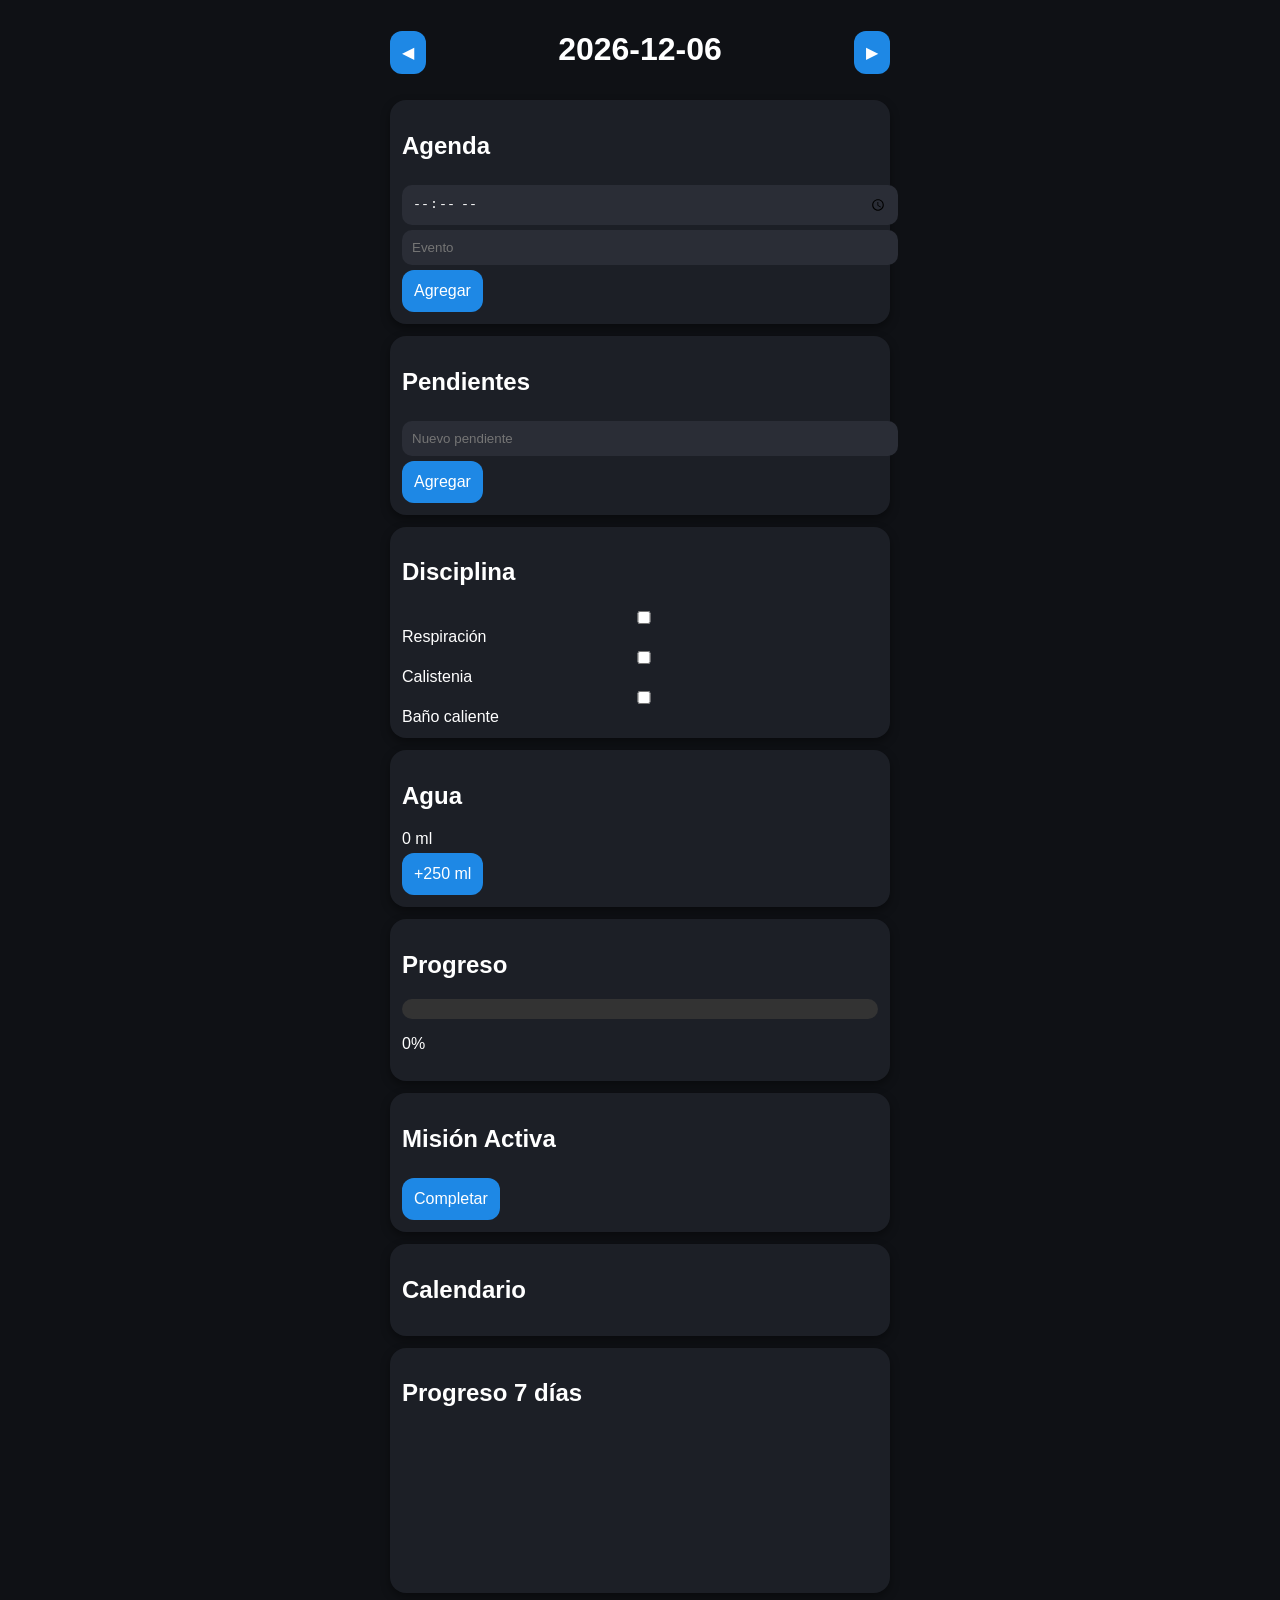
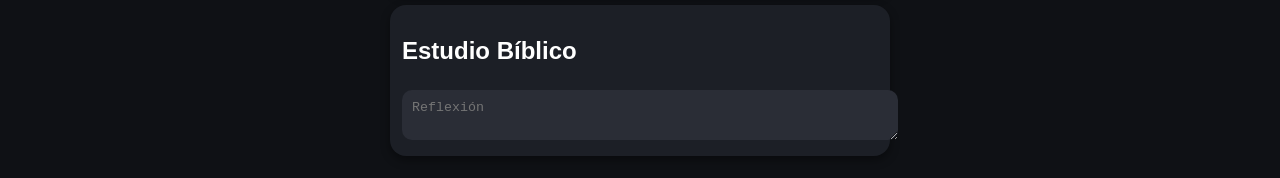
==== index.html @ cd0298d7 "Update index.html" ====
<!DOCTYPE html>
<html lang="es">
<head>
<meta charset="UTF-8">
<meta name="viewport" content="width=device-width, initial-scale=1.0">
<title>Águila OS</title>

<link rel="manifest" href="manifest.json">

<style>
body {
margin:0;
font-family:sans-serif;
background:#0f1115;
color:#fff;
}

.app {
padding:10px;
max-width:500px;
margin:auto;
}

header {
display:flex;
justify-content:space-between;
align-items:center;
margin-bottom:10px;
}

button {
background:#1e88e5;
border:none;
padding:12px;
border-radius:12px;
color:#fff;
font-size:16px;
margin-top:5px;
}

.card {
background:#1c1f26;
padding:12px;
margin-bottom:12px;
border-radius:16px;
box-shadow:0 4px 10px rgba(0,0,0,0.4);
}

input, textarea {
width:100%;
padding:10px;
margin-top:5px;
border-radius:10px;
border:none;
background:#2a2d36;
color:#fff;
}

.progress {
width:100%;
height:20px;
background:#333;
border-radius:10px;
overflow:hidden;
}

#progressBar {
height:100%;
width:0%;
background:limegreen;
transition:0.4s;
}

.pendiente, .evento {
display:flex;
justify-content:space-between;
align-items:center;
margin:5px 0;
gap:10px;
}

.done {
text-decoration:line-through;
opacity:0.5;
}

#calendar {
display:grid;
grid-template-columns:repeat(7,1fr);
gap:5px;
}

.day {
padding:10px;
text-align:center;
border-radius:10px;
cursor:pointer;
font-size:12px;
}

.rojo { background:#b71c1c; }
.amarillo { background:#f9a825; }
.verde { background:#2e7d32; }
</style>
</head>

<body>

<div class="app">

<header>
<button id="prevDay">◀</button>
<h1 id="fecha"></h1>
<button id="nextDay">▶</button>
</header>

<section class="card">
<h2>Agenda</h2>
<div id="timeline"></div>
<input type="time" id="hora">
<input type="text" id="eventoTexto" placeholder="Evento">
<button id="addEvento">Agregar</button>
</section>

<section class="card">
<h2>Pendientes</h2>
<div id="pendientes"></div>
<input type="text" id="nuevoPendiente" placeholder="Nuevo pendiente">
<button id="addPendiente">Agregar</button>
</section>

<section class="card">
<h2>Disciplina</h2>
<label><input type="checkbox" id="respiracion"> Respiración</label>
<label><input type="checkbox" id="calistenia"> Calistenia</label>
<label><input type="checkbox" id="baño"> Baño caliente</label>
</section>

<section class="card">
<h2>Agua</h2>
<div id="agua">0 ml</div>
<button id="addAgua">+250 ml</button>
</section>

<section class="card">
<h2>Progreso</h2>
<div class="progress">
<div id="progressBar"></div>
</div>
<p id="porcentaje">0%</p>
</section>

<section class="card">
<h2>Misión Activa</h2>
<div id="mision"></div>
<button id="completeMission">Completar</button>
</section>

<section class="card">
<h2>Calendario</h2>
<div id="calendar"></div>
</section>

<section class="card">
<h2>Progreso 7 días</h2>
<canvas id="grafica" width="300" height="150"></canvas>
</section>

<section class="card">
<h2>Estudio Bíblico</h2>
<p id="pasaje"></p>
<textarea id="reflexion" placeholder="Reflexión"></textarea>
</section>

</div>

<script src="app.js"></script>
</body>
</html>
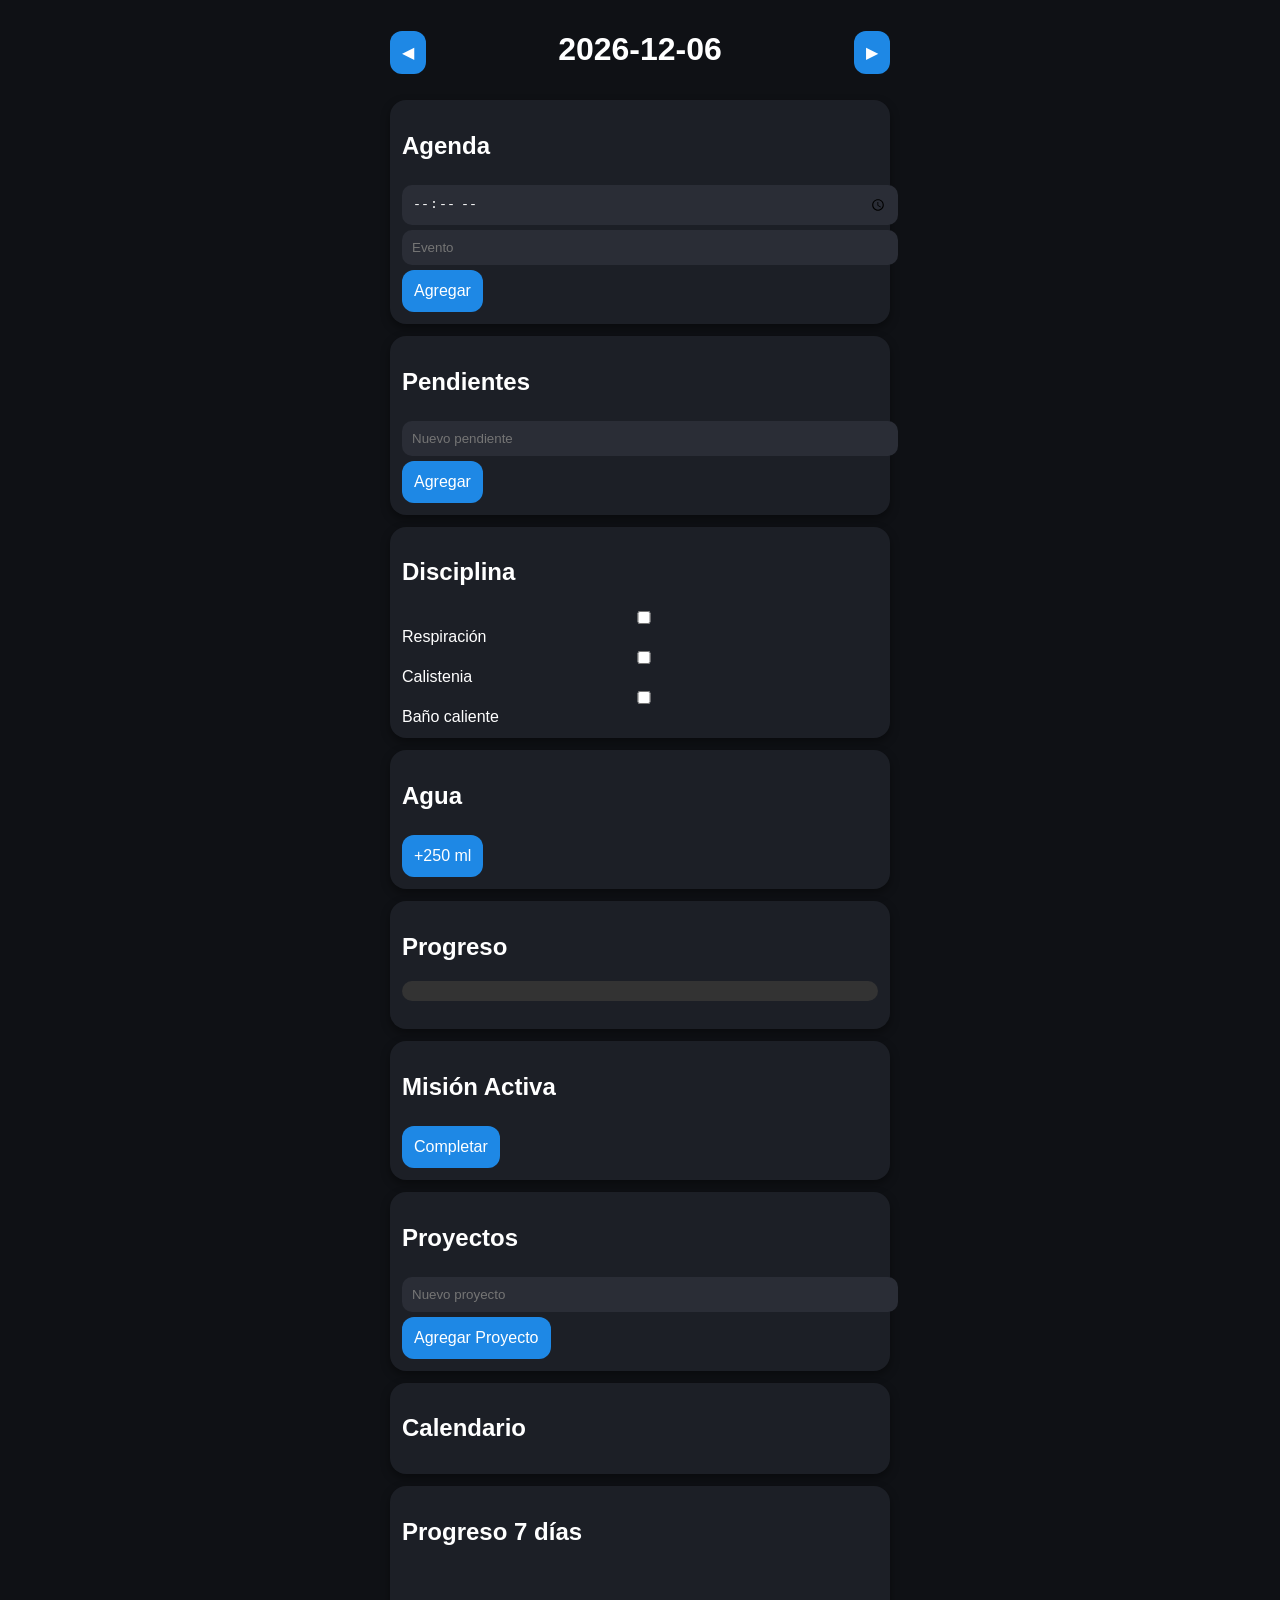
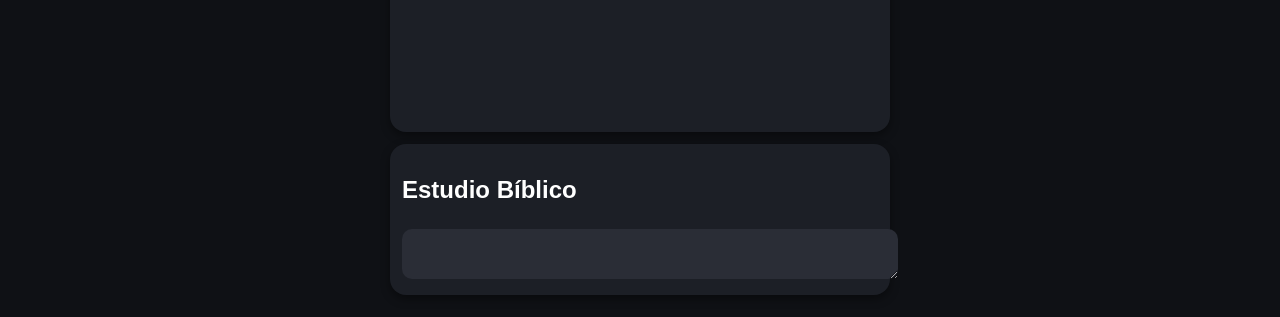
==== commit b0e48c94: "Update index.html" ====
--- a/index.html
+++ b/index.html
@@ -6,106 +6,26 @@
 <title>Águila OS</title>
 
 <link rel="manifest" href="manifest.json">
+<meta name="theme-color" content="#0f1115">
 
 <style>
-body {
-margin:0;
-font-family:sans-serif;
-background:#0f1115;
-color:#fff;
-}
-
-.app {
-padding:10px;
-max-width:500px;
-margin:auto;
-}
-
-header {
-display:flex;
-justify-content:space-between;
-align-items:center;
-margin-bottom:10px;
-}
-
-button {
-background:#1e88e5;
-border:none;
-padding:12px;
-border-radius:12px;
-color:#fff;
-font-size:16px;
-margin-top:5px;
-}
-
-.card {
-background:#1c1f26;
-padding:12px;
-margin-bottom:12px;
-border-radius:16px;
-box-shadow:0 4px 10px rgba(0,0,0,0.4);
-}
-
-input, textarea {
-width:100%;
-padding:10px;
-margin-top:5px;
-border-radius:10px;
-border:none;
-background:#2a2d36;
-color:#fff;
-}
-
-.progress {
-width:100%;
-height:20px;
-background:#333;
-border-radius:10px;
-overflow:hidden;
-}
-
-#progressBar {
-height:100%;
-width:0%;
-background:limegreen;
-transition:0.4s;
-}
-
-.pendiente, .evento {
-display:flex;
-justify-content:space-between;
-align-items:center;
-margin:5px 0;
-gap:10px;
-}
-
-.done {
-text-decoration:line-through;
-opacity:0.5;
-}
-
-#calendar {
-display:grid;
-grid-template-columns:repeat(7,1fr);
-gap:5px;
-}
-
-.day {
-padding:10px;
-text-align:center;
-border-radius:10px;
-cursor:pointer;
-font-size:12px;
-}
-
-.rojo { background:#b71c1c; }
-.amarillo { background:#f9a825; }
-.verde { background:#2e7d32; }
+body{margin:0;font-family:sans-serif;background:#0f1115;color:#fff}
+.app{padding:10px;max-width:500px;margin:auto}
+header{display:flex;justify-content:space-between;align-items:center;margin-bottom:10px}
+button{background:#1e88e5;border:none;padding:12px;border-radius:12px;color:#fff;font-size:16px;margin-top:5px}
+.card{background:#1c1f26;padding:12px;margin-bottom:12px;border-radius:16px;box-shadow:0 4px 10px rgba(0,0,0,0.4)}
+input,textarea{width:100%;padding:10px;margin-top:5px;border-radius:10px;border:none;background:#2a2d36;color:#fff}
+.progress{width:100%;height:20px;background:#333;border-radius:10px;overflow:hidden}
+#progressBar{height:100%;width:0%;background:limegreen;transition:0.4s}
+.pendiente,.evento{display:flex;justify-content:space-between;align-items:center;margin:5px 0;gap:10px}
+.done{text-decoration:line-through;opacity:0.5}
+#calendar{display:grid;grid-template-columns:repeat(7,1fr);gap:5px}
+.day{padding:10px;text-align:center;border-radius:10px;cursor:pointer;font-size:12px}
+.rojo{background:#b71c1c}.amarillo{background:#f9a825}.verde{background:#2e7d32}
 </style>
 </head>
 
 <body>
-
 <div class="app">
 
 <header>
@@ -138,22 +58,27 @@
 
 <section class="card">
 <h2>Agua</h2>
-<div id="agua">0 ml</div>
+<div id="agua"></div>
 <button id="addAgua">+250 ml</button>
 </section>
 
 <section class="card">
 <h2>Progreso</h2>
-<div class="progress">
-<div id="progressBar"></div>
-</div>
-<p id="porcentaje">0%</p>
+<div class="progress"><div id="progressBar"></div></div>
+<p id="porcentaje"></p>
 </section>
 
 <section class="card">
 <h2>Misión Activa</h2>
 <div id="mision"></div>
 <button id="completeMission">Completar</button>
+</section>
+
+<section class="card">
+<h2>Proyectos</h2>
+<div id="proyectos"></div>
+<input type="text" id="nuevoProyecto" placeholder="Nuevo proyecto">
+<button id="addProyecto">Agregar Proyecto</button>
 </section>
 
 <section class="card">
@@ -169,11 +94,18 @@
 <section class="card">
 <h2>Estudio Bíblico</h2>
 <p id="pasaje"></p>
-<textarea id="reflexion" placeholder="Reflexión"></textarea>
+<textarea id="reflexion"></textarea>
 </section>
 
 </div>
 
 <script src="app.js"></script>
+
+<script>
+if ("serviceWorker" in navigator) {
+navigator.serviceWorker.register("sw.js");
+}
+</script>
+
 </body>
 </html>
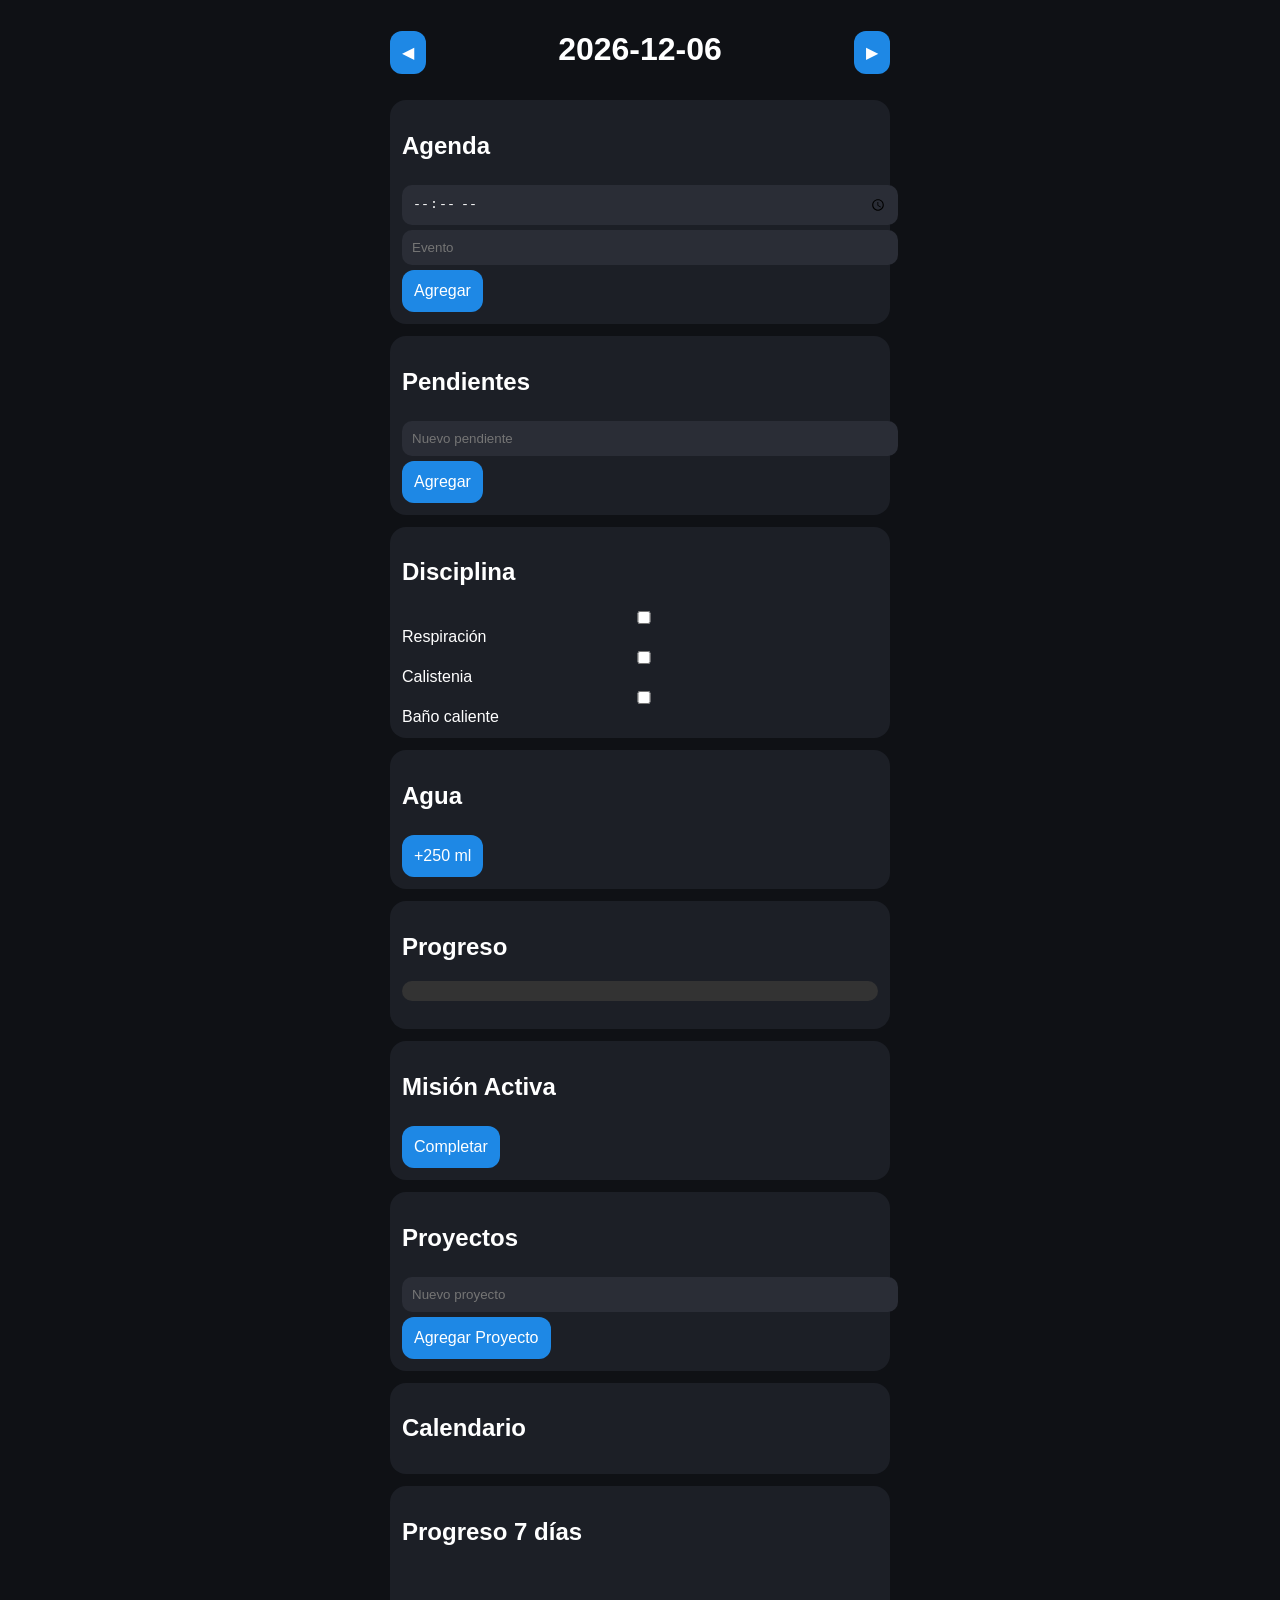
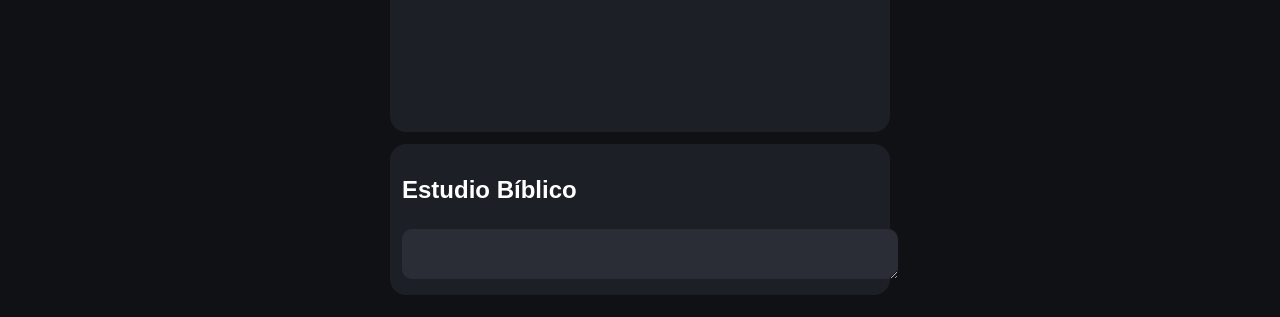
==== commit 3cffe55f: "Update index.html" ====
--- a/index.html
+++ b/index.html
@@ -13,7 +13,7 @@
 .app{padding:10px;max-width:500px;margin:auto}
 header{display:flex;justify-content:space-between;align-items:center;margin-bottom:10px}
 button{background:#1e88e5;border:none;padding:12px;border-radius:12px;color:#fff;font-size:16px;margin-top:5px}
-.card{background:#1c1f26;padding:12px;margin-bottom:12px;border-radius:16px;box-shadow:0 4px 10px rgba(0,0,0,0.4)}
+.card{background:#1c1f26;padding:12px;margin-bottom:12px;border-radius:16px}
 input,textarea{width:100%;padding:10px;margin-top:5px;border-radius:10px;border:none;background:#2a2d36;color:#fff}
 .progress{width:100%;height:20px;background:#333;border-radius:10px;overflow:hidden}
 #progressBar{height:100%;width:0%;background:limegreen;transition:0.4s}
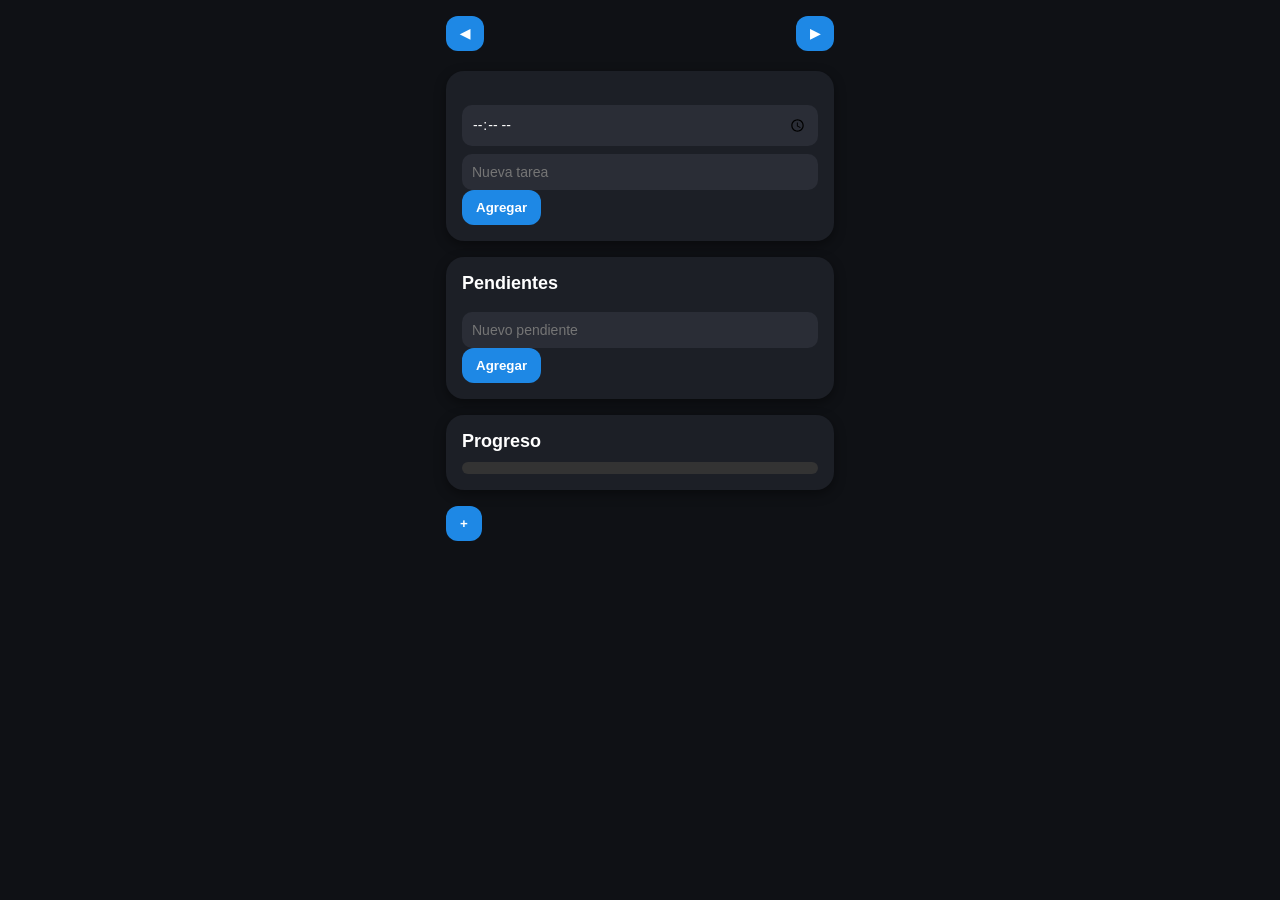
==== commit 80b78a63: "Update index.html" ====
--- a/index.html
+++ b/index.html
@@ -3,109 +3,52 @@
 <head>
 <meta charset="UTF-8">
 <meta name="viewport" content="width=device-width, initial-scale=1.0">
-<title>Águila OS</title>
+<title>Modo Águila</title>
+<link rel="manifest" href="manifest.json">
+<link rel="stylesheet" href="style.css">
+<meta name="theme-color" content="#0f1115">
+</head>
+<body>
 
-<link rel="manifest" href="manifest.json">
-<meta name="theme-color" content="#0f1115">
-
-<style>
-body{margin:0;font-family:sans-serif;background:#0f1115;color:#fff}
-.app{padding:10px;max-width:500px;margin:auto}
-header{display:flex;justify-content:space-between;align-items:center;margin-bottom:10px}
-button{background:#1e88e5;border:none;padding:12px;border-radius:12px;color:#fff;font-size:16px;margin-top:5px}
-.card{background:#1c1f26;padding:12px;margin-bottom:12px;border-radius:16px}
-input,textarea{width:100%;padding:10px;margin-top:5px;border-radius:10px;border:none;background:#2a2d36;color:#fff}
-.progress{width:100%;height:20px;background:#333;border-radius:10px;overflow:hidden}
-#progressBar{height:100%;width:0%;background:limegreen;transition:0.4s}
-.pendiente,.evento{display:flex;justify-content:space-between;align-items:center;margin:5px 0;gap:10px}
-.done{text-decoration:line-through;opacity:0.5}
-#calendar{display:grid;grid-template-columns:repeat(7,1fr);gap:5px}
-.day{padding:10px;text-align:center;border-radius:10px;cursor:pointer;font-size:12px}
-.rojo{background:#b71c1c}.amarillo{background:#f9a825}.verde{background:#2e7d32}
-</style>
-</head>
-
-<body>
 <div class="app">
 
 <header>
-<button id="prevDay">◀</button>
-<h1 id="fecha"></h1>
-<button id="nextDay">▶</button>
+<button id="prevMonth">◀</button>
+<h2 id="month"></h2>
+<button id="nextMonth">▶</button>
 </header>
 
-<section class="card">
-<h2>Agenda</h2>
-<div id="timeline"></div>
-<input type="time" id="hora">
-<input type="text" id="eventoTexto" placeholder="Evento">
-<button id="addEvento">Agregar</button>
-</section>
+<div id="calendar"></div>
 
-<section class="card">
-<h2>Pendientes</h2>
+<div class="card">
+<h3 id="selectedDate"></h3>
+
+<div id="agenda"></div>
+
+<input type="time" id="time">
+<input type="text" id="taskText" placeholder="Nueva tarea">
+<button id="addTask">Agregar</button>
+</div>
+
+<div class="card">
+<h3>Pendientes</h3>
+
 <div id="pendientes"></div>
-<input type="text" id="nuevoPendiente" placeholder="Nuevo pendiente">
+
+<input type="text" id="pendienteTexto" placeholder="Nuevo pendiente">
 <button id="addPendiente">Agregar</button>
-</section>
+</div>
 
-<section class="card">
-<h2>Disciplina</h2>
-<label><input type="checkbox" id="respiracion"> Respiración</label>
-<label><input type="checkbox" id="calistenia"> Calistenia</label>
-<label><input type="checkbox" id="baño"> Baño caliente</label>
-</section>
+<div class="card">
+<h3>Progreso</h3>
+<div class="progress"><div id="bar"></div></div>
+<p id="estado"></p>
+</div>
 
-<section class="card">
-<h2>Agua</h2>
-<div id="agua"></div>
-<button id="addAgua">+250 ml</button>
-</section>
-
-<section class="card">
-<h2>Progreso</h2>
-<div class="progress"><div id="progressBar"></div></div>
-<p id="porcentaje"></p>
-</section>
-
-<section class="card">
-<h2>Misión Activa</h2>
-<div id="mision"></div>
-<button id="completeMission">Completar</button>
-</section>
-
-<section class="card">
-<h2>Proyectos</h2>
-<div id="proyectos"></div>
-<input type="text" id="nuevoProyecto" placeholder="Nuevo proyecto">
-<button id="addProyecto">Agregar Proyecto</button>
-</section>
-
-<section class="card">
-<h2>Calendario</h2>
-<div id="calendar"></div>
-</section>
-
-<section class="card">
-<h2>Progreso 7 días</h2>
-<canvas id="grafica" width="300" height="150"></canvas>
-</section>
-
-<section class="card">
-<h2>Estudio Bíblico</h2>
-<p id="pasaje"></p>
-<textarea id="reflexion"></textarea>
-</section>
+<button id="quick">+</button>
 
 </div>
 
 <script src="app.js"></script>
-
-<script>
-if ("serviceWorker" in navigator) {
-navigator.serviceWorker.register("sw.js");
-}
-</script>
-
 </body>
 </html>
--- a/style.css
+++ b/style.css
@@ -0,0 +1,220 @@
+*{
+box-sizing:border-box;
+margin:0;
+padding:0;
+font-family:sans-serif;
+}
+
+body{
+background:#0f1115;
+color:#fff;
+display:flex;
+justify-content:center;
+}
+
+/* CONTENEDOR */
+.app{
+width:100%;
+max-width:420px;
+padding:16px;
+}
+
+/* HEADER */
+header{
+display:flex;
+justify-content:space-between;
+align-items:center;
+margin-bottom:20px;
+}
+
+header h2{
+font-size:20px;
+font-weight:bold;
+}
+
+/* BOTONES */
+button{
+background:#1e88e5;
+border:none;
+padding:10px 14px;
+border-radius:12px;
+color:#fff;
+font-weight:bold;
+cursor:pointer;
+transition:0.2s;
+}
+
+button:active{
+transform:scale(0.95);
+}
+
+/* TARJETAS */
+.card{
+background:#1c1f26;
+padding:16px;
+margin-bottom:16px;
+border-radius:18px;
+box-shadow:0 4px 12px rgba(0,0,0,0.4);
+}
+
+/* TITULOS */
+.card h3{
+margin-bottom:10px;
+font-size:18px;
+}
+
+/* INPUTS */
+input, select, textarea{
+width:100%;
+padding:10px;
+margin-top:8px;
+border-radius:10px;
+border:none;
+background:#2a2d36;
+color:#fff;
+font-size:14px;
+}
+
+/* LISTAS (PENDIENTES Y EVENTOS) */
+.pendiente, .evento{
+display:flex;
+align-items:center;
+gap:10px;
+margin-top:10px;
+background:#2a2d36;
+padding:10px;
+border-radius:12px;
+}
+
+/* CHECKBOX */
+.pendiente input,
+.evento input{
+order:1;
+width:18px;
+height:18px;
+cursor:pointer;
+}
+
+/* TEXTO */
+.pendiente span,
+.evento span{
+order:2;
+flex:1;
+font-size:14px;
+}
+
+/* BOTON ELIMINAR */
+.pendiente button,
+.evento button{
+order:3;
+margin-left:auto;
+background:#e53935;
+padding:6px 10px;
+border-radius:8px;
+font-size:12px;
+}
+
+/* TEXTO COMPLETADO */
+.done{
+text-decoration:line-through;
+opacity:0.6;
+}
+
+/* DISCIPLINA */
+.disciplina-item{
+display:flex;
+justify-content:space-between;
+align-items:center;
+margin-top:10px;
+}
+
+/* AGUA */
+#agua{
+margin-top:10px;
+font-size:16px;
+}
+
+/* PROGRESO */
+.progress{
+width:100%;
+height:12px;
+background:#333;
+border-radius:10px;
+overflow:hidden;
+margin-top:10px;
+}
+
+#progressBar{
+height:100%;
+width:0%;
+background:linear-gradient(90deg,#00e676,#00c853);
+transition:0.4s;
+}
+
+#porcentaje{
+margin-top:6px;
+font-size:14px;
+}
+
+/* CALENDARIO */
+#calendar{
+display:grid;
+grid-template-columns:repeat(7,1fr);
+gap:6px;
+margin-top:10px;
+}
+
+.day{
+padding:10px;
+border-radius:10px;
+text-align:center;
+background:#2a2d36;
+cursor:pointer;
+font-size:12px;
+transition:0.2s;
+}
+
+.day:hover{
+transform:scale(1.05);
+}
+
+/* COLORES PROGRESO */
+.rojo{
+background:#e53935;
+}
+
+.amarillo{
+background:#fbc02d;
+color:#000;
+}
+
+.verde{
+background:#43a047;
+}
+
+/* GRAFICA */
+canvas{
+width:100%;
+height:150px;
+background:#2a2d36;
+border-radius:10px;
+margin-top:10px;
+}
+
+/* TEXTAREA */
+textarea{
+resize:none;
+height:80px;
+}
+
+/* RESPONSIVE */
+@media(max-width:400px){
+header h2{
+font-size:16px;
+}
+
+button{
+padding:8px 10px;
+font-size:14px;
+}
+}
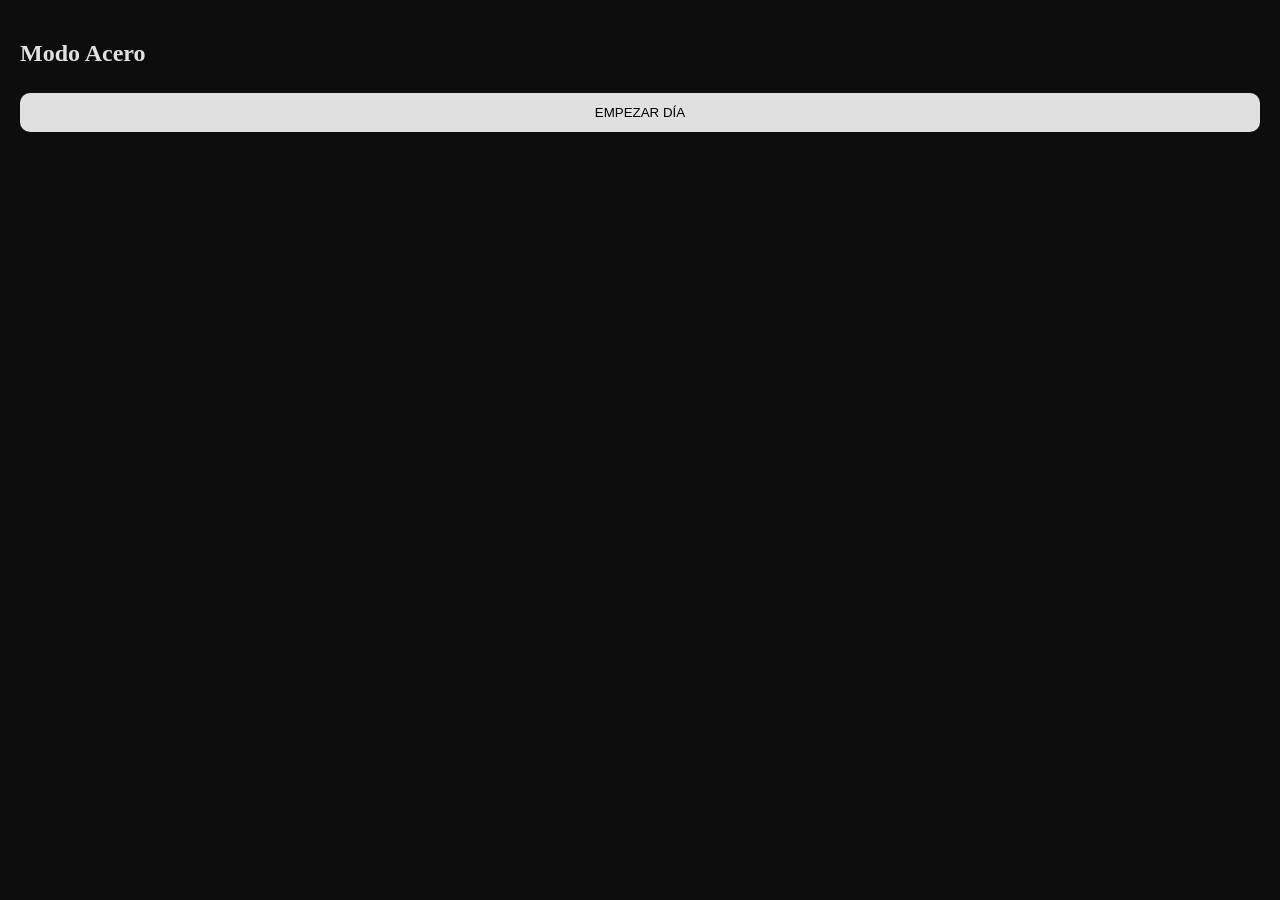
==== commit 3bc63258: "Update index.html" ====
--- a/index.html
+++ b/index.html
@@ -3,52 +3,250 @@
 <head>
 <meta charset="UTF-8">
 <meta name="viewport" content="width=device-width, initial-scale=1.0">
-<title>Modo Águila</title>
-<link rel="manifest" href="manifest.json">
-<link rel="stylesheet" href="style.css">
-<meta name="theme-color" content="#0f1115">
+<title>Modo Acero</title>
+
+<style>
+body{
+  margin:0;
+  font-family:-apple-system;
+  background:#0d0d0d;
+  color:#e0e0e0;
+}
+
+.screen{display:none;padding:20px;}
+.active{display:block;}
+
+button{
+  padding:12px;
+  margin:6px 0;
+  border:none;
+  border-radius:10px;
+  background:#e0e0e0;
+  color:#000;
+  width:100%;
+}
+
+.small{
+  background:none;
+  border:1px solid #333;
+  color:#888;
+}
+
+.block{
+  border:1px solid #222;
+  border-radius:10px;
+  padding:10px;
+  margin:10px 0;
+}
+
+.task{
+  display:flex;
+  align-items:center;
+  gap:8px;
+  padding:6px;
+  cursor:pointer;
+}
+
+.done{
+  text-decoration:line-through;
+  color:#555;
+}
+</style>
 </head>
+
 <body>
 
-<div class="app">
-
-<header>
-<button id="prevMonth">◀</button>
-<h2 id="month"></h2>
-<button id="nextMonth">▶</button>
-</header>
-
-<div id="calendar"></div>
-
-<div class="card">
-<h3 id="selectedDate"></h3>
-
-<div id="agenda"></div>
-
-<input type="time" id="time">
-<input type="text" id="taskText" placeholder="Nueva tarea">
-<button id="addTask">Agregar</button>
-</div>
-
-<div class="card">
-<h3>Pendientes</h3>
-
-<div id="pendientes"></div>
-
-<input type="text" id="pendienteTexto" placeholder="Nuevo pendiente">
-<button id="addPendiente">Agregar</button>
-</div>
-
-<div class="card">
-<h3>Progreso</h3>
-<div class="progress"><div id="bar"></div></div>
-<p id="estado"></p>
-</div>
-
-<button id="quick">+</button>
-
-</div>
-
-<script src="app.js"></script>
+<!-- START -->
+<div id="start" class="screen active">
+  <h2>Modo Acero</h2>
+  <button onclick="startDay()">EMPEZAR DÍA</button>
+</div>
+
+<!-- FOCUS -->
+<div id="focus" class="screen">
+  <h2 id="focusText"></h2>
+
+  <div class="block">
+    <strong>OUTFIT DEL DÍA</strong>
+    <div id="outfit"></div>
+    <button class="small" onclick="generateOutfit()">Cambiar</button>
+  </div>
+
+  <button onclick="nextFocus()">SIGUIENTE</button>
+</div>
+
+<!-- WORK -->
+<div id="work" class="screen">
+  <h2>Trabajo</h2>
+  <div id="currentTask"></div>
+
+  <button onclick="completeTask()">LISTO</button>
+  <button class="small" onclick="addTask()">+ Agregar</button>
+  <button class="small" onclick="goCalendar()">📅 Calendario</button>
+</div>
+
+<!-- CALENDAR -->
+<div id="calendar" class="screen">
+  <h2>Hoy</h2>
+  <div id="calendarContent"></div>
+  <button onclick="goWork()">← Volver</button>
+</div>
+
+<script>
+
+/* ================= STATE ================= */
+let workQueue = JSON.parse(localStorage.getItem("tasks") || "[]");
+let workIndex = parseInt(localStorage.getItem("index") || "0");
+let focusStep = 0;
+
+/* ================= START ================= */
+function startDay(){
+  generateOutfit();
+  startFocus();
+}
+
+/* ================= FOCUS ================= */
+function startFocus(){
+  focusStep = 0;
+  show("focus");
+  renderFocus();
+}
+
+function renderFocus(){
+  const steps = ["Calistenia", "Prepararte"];
+  document.getElementById("focusText").innerText = steps[focusStep];
+}
+
+function nextFocus(){
+  focusStep++;
+  if(focusStep >= 2){
+    goWork();
+  } else {
+    renderFocus();
+  }
+}
+
+/* ================= OUTFIT ================= */
+let pants=["café","verde","azul oscuro","mezclilla"];
+let tops=["polo claro","playera negra","playera gris"];
+let shoes=["zapatos café","zapatos negros"];
+
+function generateOutfit(){
+  const outfit = `
+    👖 ${rand(pants)}<br>
+    👕 ${rand(tops)}<br>
+    👟 ${rand(shoes)}
+  `;
+  document.getElementById("outfit").innerHTML = outfit;
+}
+
+/* ================= WORK ================= */
+function goWork(){
+  show("work");
+  renderWork();
+}
+
+function renderWork(){
+  let current = workQueue[workIndex];
+  document.getElementById("currentTask").innerText =
+    current ? current.title : "Sin tareas";
+}
+
+function addTask(){
+  let text = prompt("Nueva tarea:");
+  if(!text) return;
+
+  workQueue.push({
+    id: Date.now(),
+    title: text,
+    completed:false
+  });
+
+  save();
+  renderWork();
+}
+
+function completeTask(){
+  if(!workQueue[workIndex]) return;
+
+  workQueue[workIndex].completed = true;
+  workIndex++;
+
+  save();
+  renderWork();
+}
+
+/* ================= CALENDAR ================= */
+function goCalendar(){
+  renderCalendar();
+  show("calendar");
+}
+
+function renderCalendar(){
+
+  let done = workQueue.filter(t=>t.completed).length;
+  let total = workQueue.length;
+
+  let html = `
+    <div>${done} / ${total} completadas</div>
+    <button onclick="addTask()">+ Agregar</button>
+  `;
+
+  workQueue.forEach((t,i)=>{
+    html += `
+      <div class="task ${t.completed?'done':''}"
+           onclick="toggleTask(${i})">
+
+        <input type="checkbox"
+          ${t.completed?'checked':''}
+          style="pointer-events:none">
+
+        ${t.title}
+      </div>
+    `;
+  });
+
+  document.getElementById("calendarContent").innerHTML = html;
+}
+
+/* ================= TOGGLE ================= */
+function toggleTask(i){
+
+  workQueue[i].completed = !workQueue[i].completed;
+
+  if(workQueue[i].completed && i >= workIndex){
+    workIndex = i + 1;
+  }
+
+  if(!workQueue[i].completed && i < workIndex){
+    workIndex = i;
+  }
+
+  save();
+  renderCalendar();
+  renderWork();
+}
+
+/* ================= NAV ================= */
+function show(id){
+  document.querySelectorAll(".screen").forEach(s=>s.classList.remove("active"));
+  document.getElementById(id).classList.add("active");
+}
+
+/* ================= SAVE ================= */
+function save(){
+  localStorage.setItem("tasks", JSON.stringify(workQueue));
+  localStorage.setItem("index", workIndex);
+}
+
+function rand(arr){
+  return arr[Math.floor(Math.random()*arr.length)];
+}
+
+/* INIT */
+renderWork();
+
+</script>
+
 </body>
 </html>
